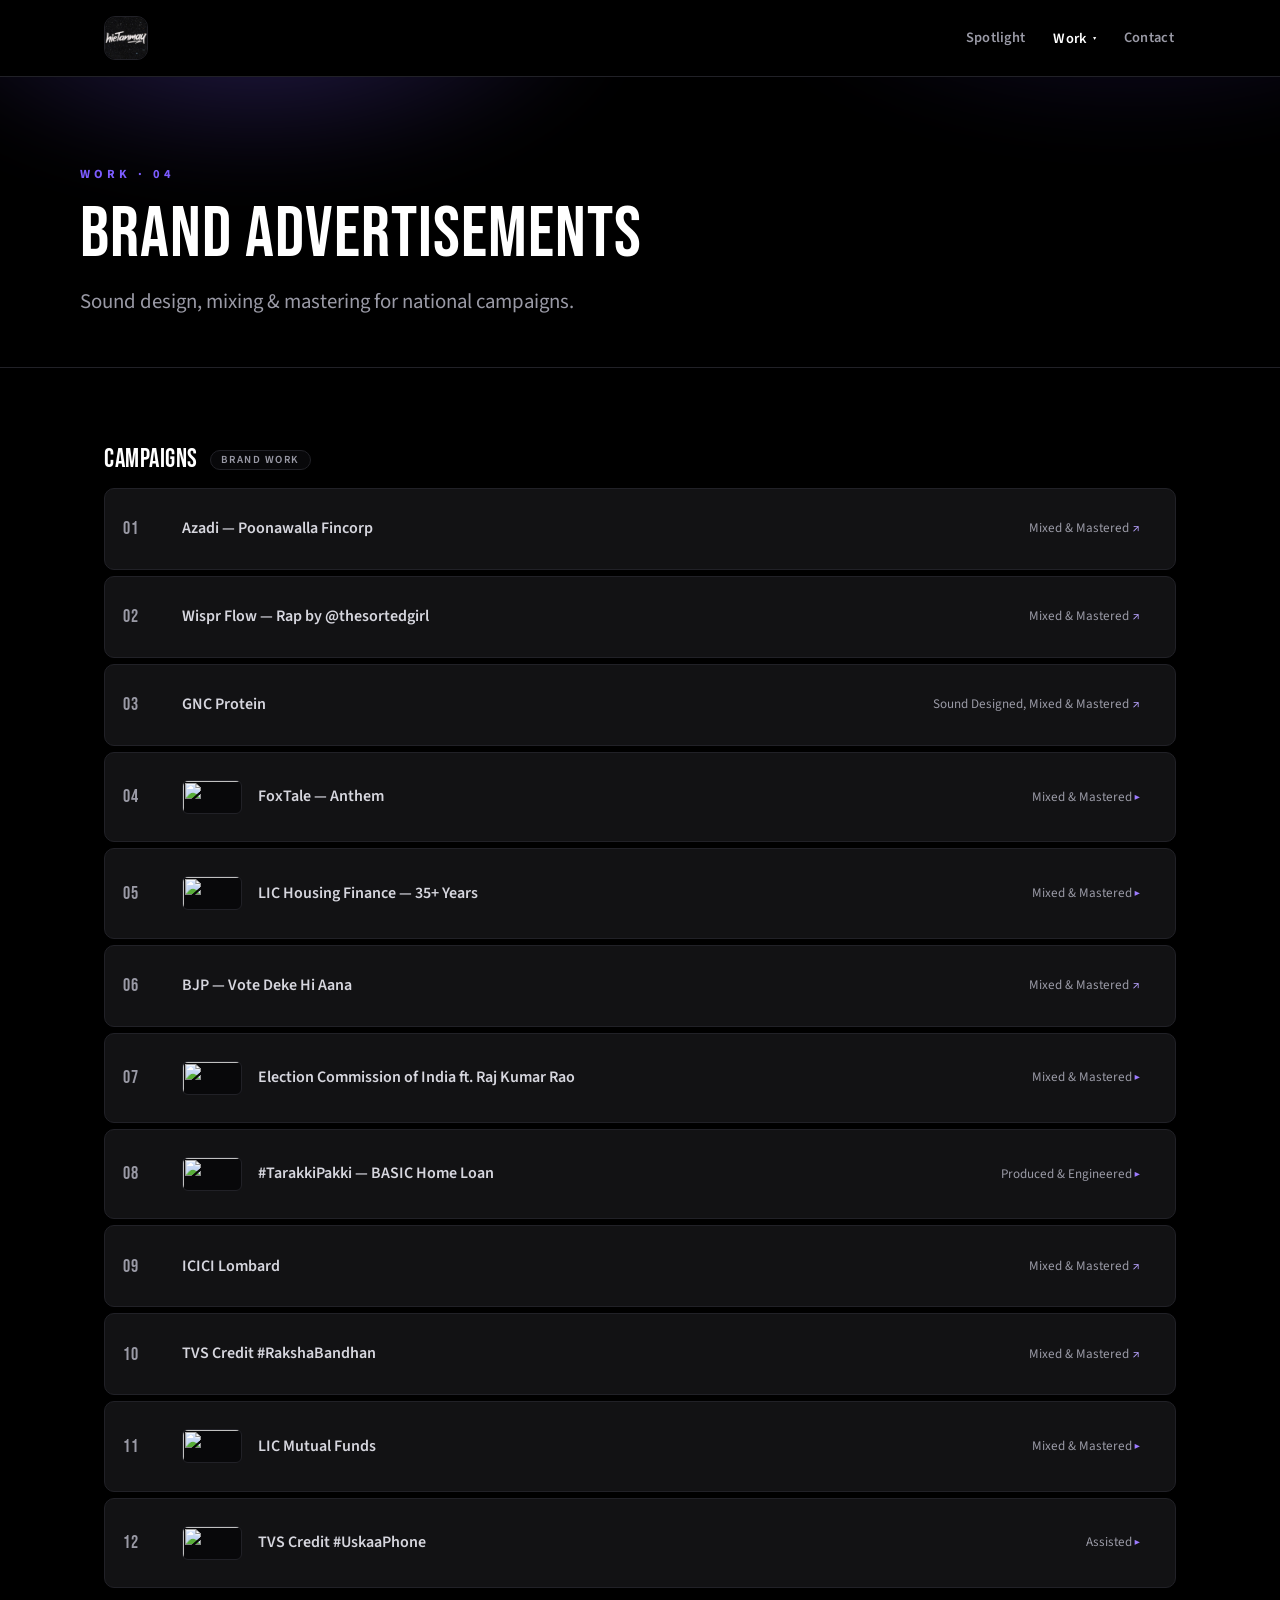
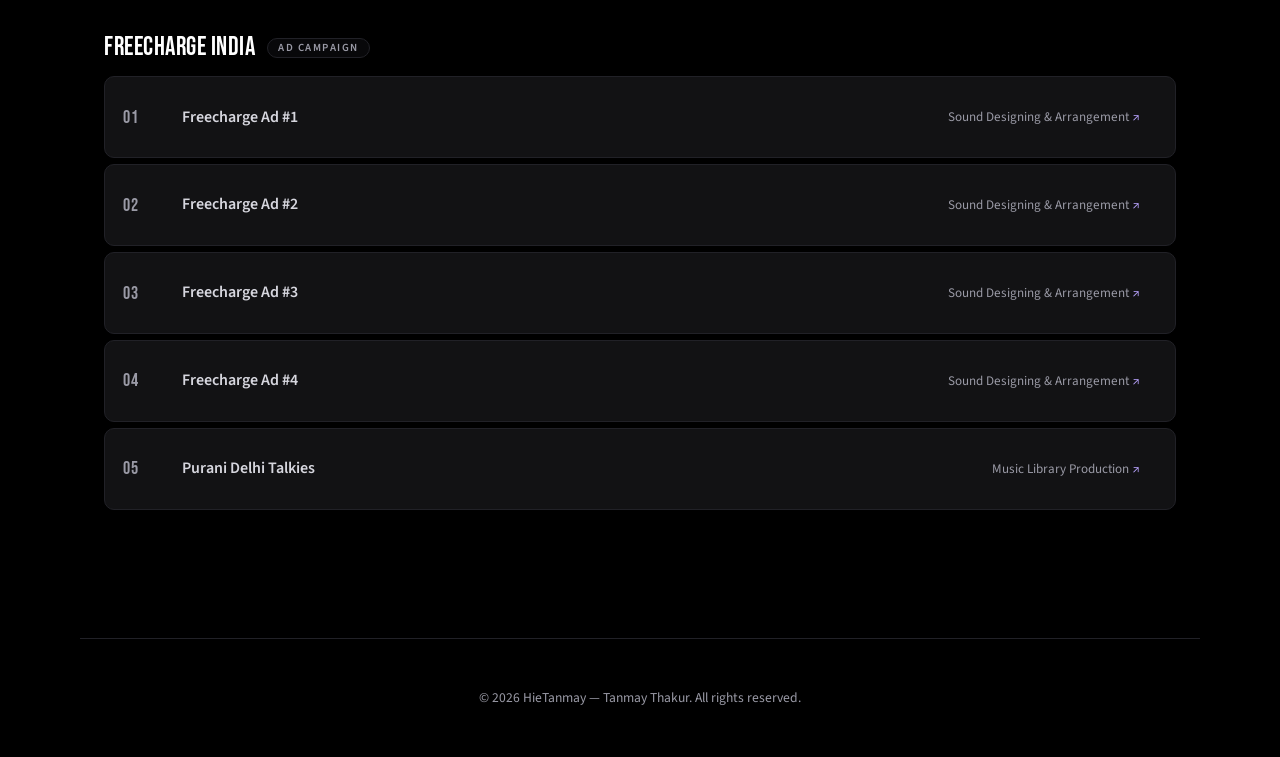
==== brands.html @ 8c25be5d "Add multi-page nav: Work dropdown + dedicated Film/Indie/Hip-Hop/Brands pages - New 'Work' dropdown " ====
<!DOCTYPE html>
<html lang="en">
<head>
<meta charset="UTF-8">
<meta name="viewport" content="width=device-width, initial-scale=1.0">
<title>Brands — HieTanmay</title>
<link rel="icon" type="image/jpeg" href="assets/logo.jpeg">
<meta name="description" content="HieTanmay's brand advertisement work — sound design, mixing and mastering for Poonawalla Fincorp, GNC, FoxTale, LIC, BJP, ICICI Lombard, TVS Credit, Freecharge and more.">
<meta property="og:type" content="website">
<meta property="og:site_name" content="HieTanmay">
<meta property="og:title" content="Brands — HieTanmay">
<meta property="og:description" content="Sound design, mixing & mastering for national brand campaigns.">
<meta property="og:url" content="https://mittal0ye.github.io/HieTanmay/brands.html">
<meta property="og:image" content="https://mittal0ye.github.io/HieTanmay/assets/logo.jpeg">
<meta name="twitter:card" content="summary_large_image">
<meta name="twitter:image" content="https://mittal0ye.github.io/HieTanmay/assets/logo.jpeg">
<link rel="preconnect" href="https://fonts.googleapis.com">
<link rel="preconnect" href="https://fonts.gstatic.com" crossorigin>
<link href="https://fonts.googleapis.com/css2?family=Bebas+Neue&family=Source+Sans+3:wght@400;500;600;700&display=swap" rel="stylesheet">
<link rel="stylesheet" href="styles.css">
</head>
<body>

<header class="nav" id="top">
  <div class="nav-inner">
    <a href="index.html" class="brand" aria-label="HieTanmay home"><img src="assets/logo.jpeg" alt="HieTanmay logo"></a>
    <nav class="nav-links">
      <a href="index.html#spotlight">Spotlight</a>
      <div class="dropdown">
        <button type="button" class="dropbtn active" aria-haspopup="true" aria-expanded="false" aria-controls="work-menu">Work <span class="caret" aria-hidden="true">▾</span></button>
        <div class="dropdown-menu" id="work-menu" role="menu">
          <a href="film.html" role="menuitem">Film &amp; Screen</a>
          <a href="indie.html" role="menuitem">Indie</a>
          <a href="hiphop.html" role="menuitem">Hip-Hop</a>
          <a href="brands.html" role="menuitem" aria-current="page">Brands</a>
        </div>
      </div>
      <a href="index.html#contact">Contact</a>
    </nav>
  </div>
</header>

<section class="page-head">
  <div class="page-head-inner">
    <p class="eyebrow">Work · 04</p>
    <h1>Brand Advertisements</h1>
    <p class="lead">Sound design, mixing &amp; mastering for national campaigns.</p>
  </div>
</section>

<section class="section">
  <div class="group">
    <h3 class="group-title">Campaigns <span>Brand Work</span></h3>
    <ul class="track-list">
      <li><a href="https://www.instagram.com/reel/Db_KDSuN8kd/" target="_blank" rel="noopener"><span class="t-name">Azadi — Poonawalla Fincorp</span><span class="t-role">Mixed &amp; Mastered</span></a></li>
      <li><a href="https://www.instagram.com/reel/DbpRaiTCwe0/" target="_blank" rel="noopener"><span class="t-name">Wispr Flow — Rap by @thesortedgirl</span><span class="t-role">Mixed &amp; Mastered</span></a></li>
      <li><a href="https://www.instagram.com/reel/DWobAw3DePr/" target="_blank" rel="noopener"><span class="t-name">GNC Protein</span><span class="t-role">Sound Designed, Mixed &amp; Mastered</span></a></li>
      <li><a href="https://www.youtube.com/watch?v=NLTDu9WDmos" target="_blank" rel="noopener"><span class="t-name">FoxTale — Anthem</span><span class="t-role">Mixed &amp; Mastered</span></a></li>
      <li><a href="https://www.youtube.com/watch?v=OR1Y1Y7tIOA" target="_blank" rel="noopener"><span class="t-name">LIC Housing Finance — 35+ Years</span><span class="t-role">Mixed &amp; Mastered</span></a></li>
      <li><a href="https://www.instagram.com/p/C6ohuYyPqn7/" target="_blank" rel="noopener"><span class="t-name">BJP — Vote Deke Hi Aana</span><span class="t-role">Mixed &amp; Mastered</span></a></li>
      <li><a href="https://www.youtube.com/watch?v=yYvDDAagN7s" target="_blank" rel="noopener"><span class="t-name">Election Commission of India ft. Raj Kumar Rao</span><span class="t-role">Mixed &amp; Mastered</span></a></li>
      <li><a href="https://www.youtube.com/watch?v=gkcVvr-SW3w" target="_blank" rel="noopener"><span class="t-name">#TarakkiPakki — BASIC Home Loan</span><span class="t-role">Produced &amp; Engineered</span></a></li>
      <li><a href="https://www.instagram.com/reel/Cxvbj-NI6zc/" target="_blank" rel="noopener"><span class="t-name">ICICI Lombard</span><span class="t-role">Mixed &amp; Mastered</span></a></li>
      <li><a href="https://www.instagram.com/p/CwiGuTrok8A/" target="_blank" rel="noopener"><span class="t-name">TVS Credit #RakshaBandhan</span><span class="t-role">Mixed &amp; Mastered</span></a></li>
      <li><a href="https://www.youtube.com/watch?v=zYTgA_SrKec" target="_blank" rel="noopener"><span class="t-name">LIC Mutual Funds</span><span class="t-role">Mixed &amp; Mastered</span></a></li>
      <li><a href="https://youtu.be/isP6UEWMmjY" target="_blank" rel="noopener"><span class="t-name">TVS Credit #UskaaPhone</span><span class="t-role">Assisted</span></a></li>
    </ul>
  </div>

  <div class="group">
    <h3 class="group-title">Freecharge India <span>Ad Campaign</span></h3>
    <ul class="track-list">
      <li><a href="https://www.instagram.com/reel/CfwEh07hChK/" target="_blank" rel="noopener"><span class="t-name">Freecharge Ad #1</span><span class="t-role">Sound Designing &amp; Arrangement</span></a></li>
      <li><a href="https://www.instagram.com/p/Cf6VYL2BiJh/" target="_blank" rel="noopener"><span class="t-name">Freecharge Ad #2</span><span class="t-role">Sound Designing &amp; Arrangement</span></a></li>
      <li><a href="https://www.instagram.com/p/CgCEGDdhv_C/" target="_blank" rel="noopener"><span class="t-name">Freecharge Ad #3</span><span class="t-role">Sound Designing &amp; Arrangement</span></a></li>
      <li><a href="https://www.instagram.com/p/CgTiY4FB6pN/" target="_blank" rel="noopener"><span class="t-name">Freecharge Ad #4</span><span class="t-role">Sound Designing &amp; Arrangement</span></a></li>
      <li><a href="https://www.youtube.com/@PDTStories" target="_blank" rel="noopener"><span class="t-name">Purani Delhi Talkies</span><span class="t-role">Music Library Production</span></a></li>
    </ul>
  </div>
</section>

<footer class="footer">
  <p>© <span id="year"></span> HieTanmay — Tanmay Thakur. All rights reserved.</p>
</footer>

<script src="script.js"></script>
</body>
</html>
---- styles.css ----
/* =====================================================================
   HieTanmay — Design System
   Built with ui-ux-pro-max intelligence:
   • Style:  Dark Mode (OLED) + Motion-Driven + Aurora UI  (music platform)
   • Type:   "Bold Statement" — Bebas Neue (display) + Source Sans 3 (body)
   • Color:  OLED black #000 / #121212 cards + aurora accents + gold
   • A11y:   contrast >=4.5:1, visible focus, 44px targets, reduced-motion
   ===================================================================== */

:root {
  /* Surfaces (Dark Mode OLED) */
  --bg: #000000;
  --surface: #08080a;
  --card: #121214;
  --card-hover: #17171c;
  --border: #212127;
  --border-strong: #2e2e37;

  /* Text — contrast verified on #000/#121214 */
  --text: #ffffff;
  --text-soft: #d6d6de;
  --muted: #9a9aa6;

  /* Accent — single violet family (gold reserved for Spotlight) */
  --accent: #7c5cff;     /* primary violet */
  --accent-2: #9d7bff;   /* light violet   */
  --accent-3: #b9a3ff;   /* pale violet — focus rings & cues */
  --accent-deep: #5b3fd6;/* deep violet    */
  --gold: #ffd166;       /* Spotlight only */

  --grad: linear-gradient(100deg, var(--accent-2), var(--accent) 55%, var(--accent-deep));

  /* Spacing scale (standard 16-64) */
  --sp-2: 8px;  --sp-3: 12px; --sp-4: 16px; --sp-6: 24px;
  --sp-8: 32px; --sp-12: 48px; --sp-16: 64px; --sp-20: 80px;

  --radius: 16px;
  --radius-sm: 10px;
  --max: 1120px;

  --ease: cubic-bezier(0.22, 1, 0.36, 1);
  --dur: 340ms;
}

* { margin: 0; padding: 0; box-sizing: border-box; }

html { scroll-behavior: smooth; scroll-padding-top: 84px; }

body {
  font-family: 'Source Sans 3', system-ui, -apple-system, sans-serif;
  background: var(--bg);
  color: var(--text-soft);
  line-height: 1.6;
  -webkit-font-smoothing: antialiased;
  overflow-x: hidden;
}

a { color: inherit; text-decoration: none; }

/* Display font for headings + brand */
.brand, h1, h2, .group-title, .spotlight-text h3 {
  font-family: 'Bebas Neue', 'Source Sans 3', sans-serif;
  font-weight: 400;
  letter-spacing: 0.5px;
  line-height: 0.95;
  text-transform: uppercase;
  color: var(--text);
}

/* Accessible focus ring (never removed) */
a:focus-visible, button:focus-visible {
  outline: 2px solid var(--accent-3);
  outline-offset: 3px;
  border-radius: 4px;
}

/* ---------- NAV ---------- */
.nav {
  position: sticky; top: 0; z-index: 100;
  background: rgba(0, 0, 0, 0.72);
  backdrop-filter: blur(14px);
  -webkit-backdrop-filter: blur(14px);
  border-bottom: 1px solid var(--border);
}
.nav-inner {
  max-width: var(--max); margin: 0 auto;
  padding: var(--sp-4) var(--sp-6);
  display: flex; align-items: center; justify-content: space-between;
}
.brand { display: flex; align-items: center; }
.brand img {
  height: 44px; width: 44px; display: block;
  border-radius: 11px; object-fit: cover;
  border: 1px solid var(--border);
  transition: transform 0.2s var(--ease), border-color 0.2s;
}
.brand:hover img { transform: scale(1.05); border-color: var(--accent-2); }
.nav-links { display: flex; gap: var(--sp-6); flex-wrap: wrap; }
.nav-links a {
  color: var(--muted); font-size: 0.9rem; font-weight: 600;
  letter-spacing: 0.3px; transition: color 0.2s;
  padding: 6px 2px; min-height: 44px; display: flex; align-items: center;
}
.nav-links a:hover { color: var(--text); }
.nav-links > a[aria-current="page"] { color: var(--text); }

/* ---------- WORK DROPDOWN ---------- */
.dropdown { position: relative; display: flex; align-items: center; }
.dropbtn {
  background: none; border: none; cursor: pointer;
  font-family: 'Source Sans 3', sans-serif; font-size: 0.9rem; font-weight: 600;
  letter-spacing: 0.3px; color: var(--muted);
  padding: 6px 2px; min-height: 44px; display: inline-flex; align-items: center; gap: 5px;
  transition: color 0.2s;
}
.dropbtn:hover, .dropdown.open .dropbtn, .dropbtn.active { color: var(--text); }
.dropbtn .caret { font-size: 0.7em; transition: transform 0.2s var(--ease); }
.dropdown.open .caret { transform: rotate(180deg); }
.dropdown-menu {
  position: absolute; top: calc(100% + 10px); right: 0; min-width: 210px;
  background: var(--card); border: 1px solid var(--border-strong);
  border-radius: 12px; padding: 8px; display: flex; flex-direction: column; gap: 2px;
  box-shadow: 0 18px 44px rgba(0, 0, 0, 0.55);
  opacity: 0; visibility: hidden; transform: translateY(-8px);
  transition: opacity 0.2s var(--ease), transform 0.2s var(--ease), visibility 0.2s;
  z-index: 120;
}
.dropdown:hover .dropdown-menu, .dropdown.open .dropdown-menu { opacity: 1; visibility: visible; transform: none; }
.dropdown-menu a {
  display: block; min-height: auto; padding: 0.62rem 0.9rem; border-radius: 8px;
  color: var(--text-soft); font-weight: 600; font-size: 0.92rem; letter-spacing: 0.2px;
  transition: background 0.15s, color 0.15s;
}
.dropdown-menu a:hover { background: var(--card-hover); color: var(--text); }
.dropdown-menu a[aria-current="page"] { background: var(--card-hover); color: var(--accent-2); }

/* ---------- SUB-PAGE HEADER ---------- */
.page-head {
  position: relative; overflow: hidden; isolation: isolate;
  padding: clamp(3rem, 8vw, 5.5rem) var(--sp-6) clamp(2rem, 5vw, 3rem);
  border-bottom: 1px solid var(--border);
}
.page-head::before {
  content: ""; position: absolute; inset: -50% -10% auto -10%; height: 170%;
  background:
    radial-gradient(40% 60% at 25% 15%, rgba(124,92,255,0.30), transparent 60%),
    radial-gradient(42% 60% at 82% 5%, rgba(91,63,214,0.24), transparent 60%);
  filter: blur(30px); z-index: -1; pointer-events: none;
}
.page-head-inner { max-width: var(--max); margin: 0 auto; }
.page-head h1 { font-size: clamp(2.6rem, 8vw, 4.5rem); letter-spacing: 1px; }
.page-head .lead { margin-top: var(--sp-4); margin-bottom: 0; }

/* ---------- HERO (Aurora + Waveform) ---------- */
.hero {
  position: relative; overflow: hidden;
  padding: clamp(4rem, 12vw, 8rem) var(--sp-6) clamp(3rem, 8vw, 6rem);
  border-bottom: 1px solid var(--border);
  isolation: isolate;
}
/* Aurora flowing gradient — best-for: music platforms */
.hero-glow {
  position: absolute; inset: -40% -10% auto -10%;
  height: 150%;
  background:
    radial-gradient(40% 50% at 20% 20%, rgba(124,92,255,0.40), transparent 60%),
    radial-gradient(40% 50% at 80% 30%, rgba(157,123,255,0.32), transparent 60%),
    radial-gradient(45% 55% at 55% 75%, rgba(91,63,214,0.32), transparent 60%);
  filter: blur(30px);
  background-size: 200% 200%;
  animation: aurora 14s ease-in-out infinite;
  z-index: -1; pointer-events: none;
}
@keyframes aurora {
  0%,100% { background-position: 0% 0%, 100% 0%, 50% 100%; }
  50%     { background-position: 40% 20%, 60% 30%, 50% 70%; }
}

/* Animated equalizer / waveform strip */
.waveform {
  position: absolute; left: 0; right: 0; bottom: 0;
  height: 90px; display: flex; align-items: flex-end; gap: 4px;
  padding: 0 var(--sp-6); opacity: 0.5; z-index: -1;
  mask-image: linear-gradient(90deg, transparent, #000 15%, #000 85%, transparent);
}
.waveform i {
  flex: 1; min-width: 3px; height: 14px; border-radius: 3px 3px 0 0;
  background: var(--grad);
  transform-origin: bottom;
  animation: eq 1.1s ease-in-out infinite;
}
@keyframes eq {
  0%,100% { transform: scaleY(0.25); }
  50%     { transform: scaleY(1); }
}

.hero-content { position: relative; max-width: var(--max); margin: 0 auto; }
.eyebrow {
  text-transform: uppercase; letter-spacing: 4px;
  font-size: 0.78rem; color: var(--accent);
  font-weight: 700; margin-bottom: var(--sp-4);
}
.hero h1 {
  font-size: clamp(2.6rem, 9vw, 5rem);
  letter-spacing: 1px;
}
.hero h1 .accent {
  background: var(--grad);
  -webkit-background-clip: text; background-clip: text;
  -webkit-text-fill-color: transparent;
}
.lead {
  margin: var(--sp-6) 0 var(--sp-8);
  font-size: clamp(1.05rem, 2.4vw, 1.3rem);
  color: var(--muted); max-width: 640px;
}
.hero-cta { display: flex; gap: var(--sp-4); flex-wrap: wrap; }
.btn {
  padding: 0.9rem 1.8rem; border-radius: 999px;
  font-weight: 700; font-size: 0.95rem; letter-spacing: 0.3px;
  min-height: 44px; display: inline-flex; align-items: center;
  transition: transform 0.18s var(--ease), box-shadow 0.25s, background 0.25s;
}
.btn-primary {
  background: var(--grad); color: #0a0a0a;
  box-shadow: 0 10px 30px rgba(124,92,255,0.35);
}
.btn-primary:hover { transform: translateY(-2px); box-shadow: 0 14px 40px rgba(255,61,113,0.4); }
.btn-ghost { border: 1px solid var(--border-strong); color: var(--text); }
.btn-ghost:hover { background: var(--card-hover); border-color: var(--accent-3); }

.hero-stats {
  display: flex; gap: var(--sp-12); margin-top: clamp(2.5rem, 6vw, 4rem);
  flex-wrap: wrap;
}
.hero-stats div { display: flex; flex-direction: column; }
.hero-stats strong {
  font-family: 'Bebas Neue', sans-serif; font-size: 2.4rem;
  color: var(--text); letter-spacing: 1px; line-height: 1;
}
.hero-stats span { font-size: 0.85rem; color: var(--muted); margin-top: 4px; }

/* ---------- SECTIONS ---------- */
.section {
  max-width: var(--max); margin: 0 auto;
  padding: var(--sp-20) var(--sp-6);
  border-bottom: 1px solid var(--border);
}
.section-head { margin-bottom: var(--sp-12); }
.section-head h2 {
  font-size: clamp(2.4rem, 6vw, 4rem); letter-spacing: 1px;
  display: inline-block;
}
.section-head h2::after {
  content: ""; display: block; width: 64px; height: 4px;
  margin-top: var(--sp-3); border-radius: 4px; background: var(--grad);
}
.section-head p { color: var(--muted); margin-top: var(--sp-3); font-size: 1.05rem; }

/* ---------- SPOTLIGHT ---------- */
.spotlight-card {
  display: block; position: relative; overflow: hidden;
  background: var(--card);
  border: 1px solid var(--border-strong);
  border-radius: var(--radius);
  padding: clamp(2rem, 5vw, 3.5rem);
  transition: transform var(--dur) var(--ease), border-color var(--dur);
}
.spotlight-card::before {
  content: ""; position: absolute; inset: 0;
  background: radial-gradient(60% 120% at 15% 0%, rgba(255,209,102,0.16), transparent 55%),
              radial-gradient(60% 120% at 90% 100%, rgba(124,92,255,0.16), transparent 55%);
  pointer-events: none;
}
.spotlight-card:hover { transform: translateY(-4px); border-color: var(--gold); }
.spotlight-text { position: relative; }
.spotlight-text .tag {
  display: inline-block; font-size: 0.72rem; text-transform: uppercase;
  letter-spacing: 2px; color: var(--gold); font-weight: 700;
  margin-bottom: var(--sp-4);
}
.spotlight-text h3 { font-size: clamp(2rem, 5vw, 3.2rem); letter-spacing: 0.5px; }
.spotlight-text p { color: var(--text-soft); margin-top: var(--sp-3); font-size: 1.15rem; }
.spotlight-text .listen {
  display: inline-flex; align-items: center; gap: 8px;
  margin-top: var(--sp-6); font-weight: 700; color: var(--accent-3);
}

/* ---------- EXPLORE GRID (homepage → work pages) ---------- */
.explore-grid { display: grid; grid-template-columns: repeat(2, 1fr); gap: var(--sp-4); }
.explore-card {
  position: relative; display: block;
  background: var(--card); border: 1px solid var(--border-strong);
  border-radius: var(--radius); padding: var(--sp-8) var(--sp-6) var(--sp-6);
  transition: transform var(--dur) var(--ease), border-color var(--dur), background var(--dur);
}
.explore-card:hover { transform: translateY(-4px); border-color: var(--accent); background: var(--card-hover); }
.explore-kicker {
  font-family: 'Bebas Neue', sans-serif; font-size: 1.2rem; letter-spacing: 1px;
  color: var(--accent-2);
}
.explore-card .group-title { margin: var(--sp-2) 0 var(--sp-3); font-size: 1.9rem; }
.explore-card p { color: var(--muted); font-size: 0.95rem; }
.explore-go {
  display: inline-block; margin-top: var(--sp-4);
  font-weight: 700; color: var(--accent-3); letter-spacing: 0.3px;
}

/* ---------- GROUPS & TRACK LISTS (music tracklist styling) ---------- */
.group { margin-bottom: var(--sp-12); }
.group.two-col { display: grid; grid-template-columns: 1fr 1fr; gap: var(--sp-8); }
.group-title {
  font-size: 1.6rem; margin-bottom: var(--sp-4);
  display: flex; align-items: center; gap: var(--sp-3); flex-wrap: wrap;
}
.group-title span {
  font-family: 'Source Sans 3', sans-serif; font-size: 0.68rem;
  text-transform: uppercase; letter-spacing: 1.5px; color: var(--muted);
  background: var(--surface); border: 1px solid var(--border);
  padding: 4px 10px; border-radius: 999px; font-weight: 600;
}

.track-list { list-style: none; display: flex; flex-direction: column; gap: 6px; counter-reset: track; }
.track-list li {
  counter-increment: track;
  background: var(--card); border: 1px solid var(--border);
  border-radius: var(--radius-sm); overflow: hidden;
  transition: background 0.2s var(--ease), border-color 0.2s, transform 0.2s var(--ease);
}
.track-list li:hover { background: var(--card-hover); border-color: var(--border-strong); transform: translateX(4px); }
.track-list li, .track-list li a {
  display: flex; align-items: center; gap: var(--sp-4);
  padding: 0.85rem 1.1rem; min-height: 44px;
}
.track-list li a { width: 100%; }
.track-list li::before {
  content: counter(track, decimal-leading-zero);
  font-family: 'Bebas Neue', sans-serif; font-size: 1.15rem;
  color: var(--muted); min-width: 26px; letter-spacing: 1px;
  transition: color 0.2s;
}
.track-list li:hover::before { color: var(--accent); }
.t-name { font-weight: 600; color: var(--text-soft); flex: 1; transition: color 0.2s; }
.track-list li a:hover .t-name { color: var(--text); }
.t-role {
  color: var(--muted); font-size: 0.82rem; text-align: right;
  white-space: nowrap; flex-shrink: 0;
}
/* external-link cue (opens in new tab) */
.track-list li a .t-role::after { content: " ↗"; color: var(--accent-3); }

/* thumbnail artwork (YouTube) */
.track-list li .thumb {
  width: 60px; height: 34px; flex-shrink: 0;
  border-radius: 6px; object-fit: cover;
  background: var(--surface); border: 1px solid var(--border);
}

/* embeddable rows expand a player on click */
.track-list li.has-player a { cursor: pointer; }
.track-list li.has-player a .t-role::after { content: " ▶"; color: var(--accent-2); font-size: 0.8em; }
.track-list li.open a .t-role::after { content: " ✕"; color: var(--accent); }

/* inline player panel (not counted in the track numbering) */
.track-list li.player-row {
  display: block; counter-increment: none;
  background: transparent !important; border: none; padding: 6px 0 4px;
  transform: none !important; overflow: visible;
}
.track-list li.player-row::before { content: none; }
.track-list li.player-row:hover { transform: none; }
.pl { width: 100%; border-radius: 12px; overflow: hidden; border: 1px solid var(--border-strong); background: #000; }
.pl-yt { position: relative; aspect-ratio: 16 / 9; }
.pl-yt iframe { position: absolute; inset: 0; width: 100%; height: 100%; border: 0; }
.pl-sp iframe { width: 100%; height: 152px; border: 0; display: block; }

/* ---------- CHIPS (collaborators — now links) ---------- */
.chips-hint { color: var(--muted); font-size: 0.9rem; margin-bottom: var(--sp-4); }
.chips { display: flex; flex-wrap: wrap; gap: var(--sp-3); }
.chips span, .chips a {
  display: inline-block;
  background: var(--card); border: 1px solid var(--border);
  padding: 0.55rem 1.1rem; border-radius: 999px;
  font-size: 0.92rem; font-weight: 600; color: var(--text-soft);
  transition: border-color 0.2s, color 0.2s, transform 0.18s var(--ease);
}
.chips a:hover { border-color: var(--accent); color: var(--text); transform: translateY(-2px); }
.chips a::after { content: " ♪"; color: var(--accent-2); font-size: 0.85em; }

/* ---------- LEAD FORM (Formspree) ---------- */
.lead-form {
  max-width: 540px; margin: 0 auto var(--sp-8);
  display: grid; gap: var(--sp-3); text-align: left;
}
.lead-form .row2 { display: grid; grid-template-columns: 1fr 1fr; gap: var(--sp-3); }
.lead-form label { font-size: 0.78rem; color: var(--muted); font-weight: 600; letter-spacing: 0.3px; margin-bottom: 4px; display: block; }
.lead-form input, .lead-form textarea {
  width: 100%; background: var(--card); border: 1px solid var(--border-strong);
  border-radius: 10px; padding: 0.8rem 1rem; color: var(--text);
  font: inherit; font-size: 0.95rem;
}
.lead-form input:focus, .lead-form textarea:focus {
  outline: 2px solid var(--accent); outline-offset: 1px; border-color: var(--accent);
}
.lead-form textarea { min-height: 120px; resize: vertical; }
.lead-form button { justify-self: start; border: none; cursor: pointer; }
.form-status { font-size: 0.9rem; min-height: 1.2em; color: var(--muted); }
.form-status.ok { color: #4ade80; }
.form-status.err { color: #f87171; }

/* ---------- CONTACT ---------- */
.contact { text-align: center; }
.contact .section-head { margin-bottom: var(--sp-8); }
.contact .section-head h2 { display: inline-block; }
.contact .section-head h2::after { margin-left: auto; margin-right: auto; }
.social-links { display: flex; justify-content: center; gap: var(--sp-4); flex-wrap: wrap; }
.social-links a {
  padding: 0.9rem 2rem; border-radius: 999px; border: 1px solid var(--border-strong);
  font-weight: 700; letter-spacing: 0.3px; min-height: 44px;
  display: inline-flex; align-items: center;
  transition: background 0.25s, border-color 0.25s, transform 0.18s var(--ease), color 0.25s;
}
.social-links a:hover {
  background: var(--grad); border-color: transparent; color: #0a0a0a;
  transform: translateY(-2px);
}

/* ---------- FOOTER ---------- */
.footer {
  text-align: center; padding: var(--sp-12) var(--sp-6);
  color: var(--muted); font-size: 0.85rem;
}

/* ---------- SCROLL REVEAL (Motion-Driven) ---------- */
.reveal { opacity: 0; transform: translateY(24px); transition: opacity var(--dur) var(--ease), transform var(--dur) var(--ease); }
.reveal.is-visible { opacity: 1; transform: none; }

/* ---------- RESPONSIVE ---------- */
@media (max-width: 640px) {
  .nav-inner { padding: var(--sp-3) var(--sp-4); }
  .nav-links { gap: 14px; }
  .nav-links > a, .dropbtn { font-size: 0.82rem; }
  .dropdown-menu { min-width: 180px; }
  .explore-grid { grid-template-columns: 1fr; }
  .group.two-col { grid-template-columns: 1fr; }
  .track-list li, .track-list li a { flex-wrap: wrap; }
  .t-role { text-align: left; width: 100%; padding-left: 42px; }
  .track-list li.player-row .t-role,
  .track-list li.player-row { padding-left: 0; }
  .lead-form .row2 { grid-template-columns: 1fr; }
  .hero-stats { gap: var(--sp-8); }
}

/* ---------- REDUCED MOTION (accessibility) ---------- */
@media (prefers-reduced-motion: reduce) {
  *, *::before, *::after { animation-duration: 0.001ms !important; animation-iteration-count: 1 !important; transition-duration: 0.001ms !important; scroll-behavior: auto !important; }
  .reveal { opacity: 1; transform: none; }
  .waveform i { transform: scaleY(0.5); }
}
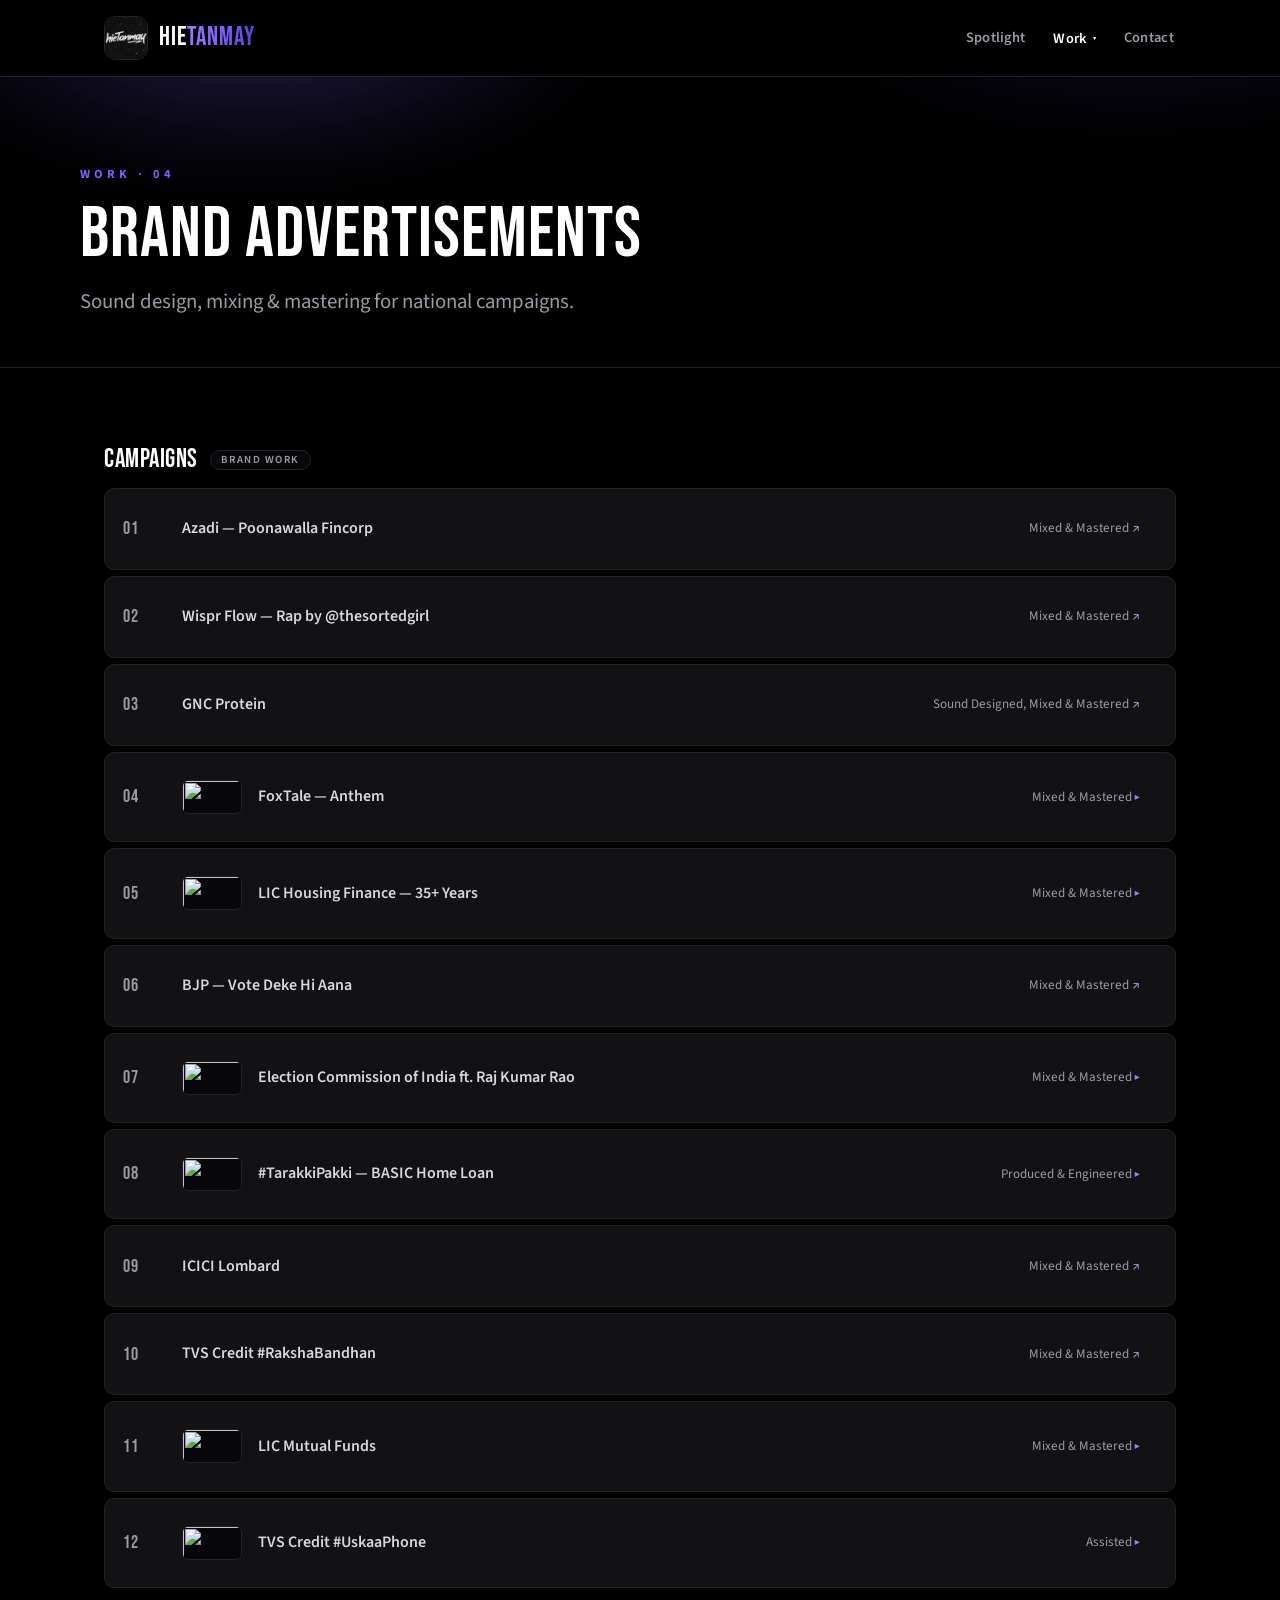
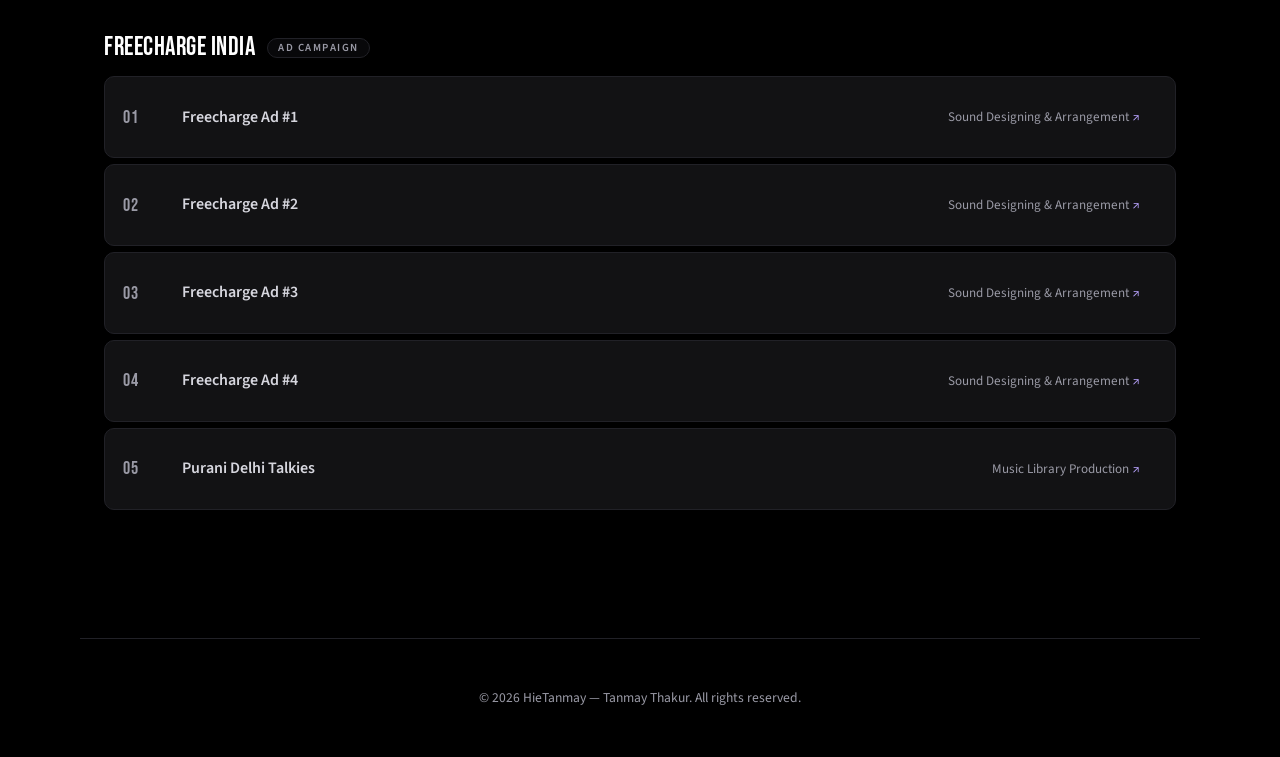
==== commit f8c2a3cc: "Add HieTanmay wordmark beside logo; whole brand links home Co-Authored-By: Claude Opus 4.8 <noreply@" ====
--- a/brands.html
+++ b/brands.html
@@ -23,7 +23,7 @@
 
 <header class="nav" id="top">
   <div class="nav-inner">
-    <a href="index.html" class="brand" aria-label="HieTanmay home"><img src="assets/logo.jpeg" alt="HieTanmay logo"></a>
+    <a href="index.html" class="brand" aria-label="HieTanmay home"><img src="assets/logo.jpeg" alt=""><span class="brand-name">Hie<b>Tanmay</b></span></a>
     <nav class="nav-links">
       <a href="index.html#spotlight">Spotlight</a>
       <div class="dropdown">
--- a/styles.css
+++ b/styles.css
@@ -87,7 +87,7 @@
   padding: var(--sp-4) var(--sp-6);
   display: flex; align-items: center; justify-content: space-between;
 }
-.brand { display: flex; align-items: center; }
+.brand { display: flex; align-items: center; gap: 11px; }
 .brand img {
   height: 44px; width: 44px; display: block;
   border-radius: 11px; object-fit: cover;
@@ -95,6 +95,17 @@
   transition: transform 0.2s var(--ease), border-color 0.2s;
 }
 .brand:hover img { transform: scale(1.05); border-color: var(--accent-2); }
+.brand-name {
+  font-family: 'Bebas Neue', 'Source Sans 3', sans-serif;
+  font-size: 1.6rem; letter-spacing: 1px; line-height: 1;
+  text-transform: uppercase; color: var(--text);
+}
+.brand-name b {
+  font-weight: 400;
+  background: var(--grad);
+  -webkit-background-clip: text; background-clip: text;
+  -webkit-text-fill-color: transparent;
+}
 .nav-links { display: flex; gap: var(--sp-6); flex-wrap: wrap; }
 .nav-links a {
   color: var(--muted); font-size: 0.9rem; font-weight: 600;
@@ -438,6 +449,9 @@
 /* ---------- RESPONSIVE ---------- */
 @media (max-width: 640px) {
   .nav-inner { padding: var(--sp-3) var(--sp-4); }
+  .brand { gap: 8px; }
+  .brand img { height: 38px; width: 38px; }
+  .brand-name { font-size: 1.3rem; }
   .nav-links { gap: 14px; }
   .nav-links > a, .dropbtn { font-size: 0.82rem; }
   .dropdown-menu { min-width: 180px; }
